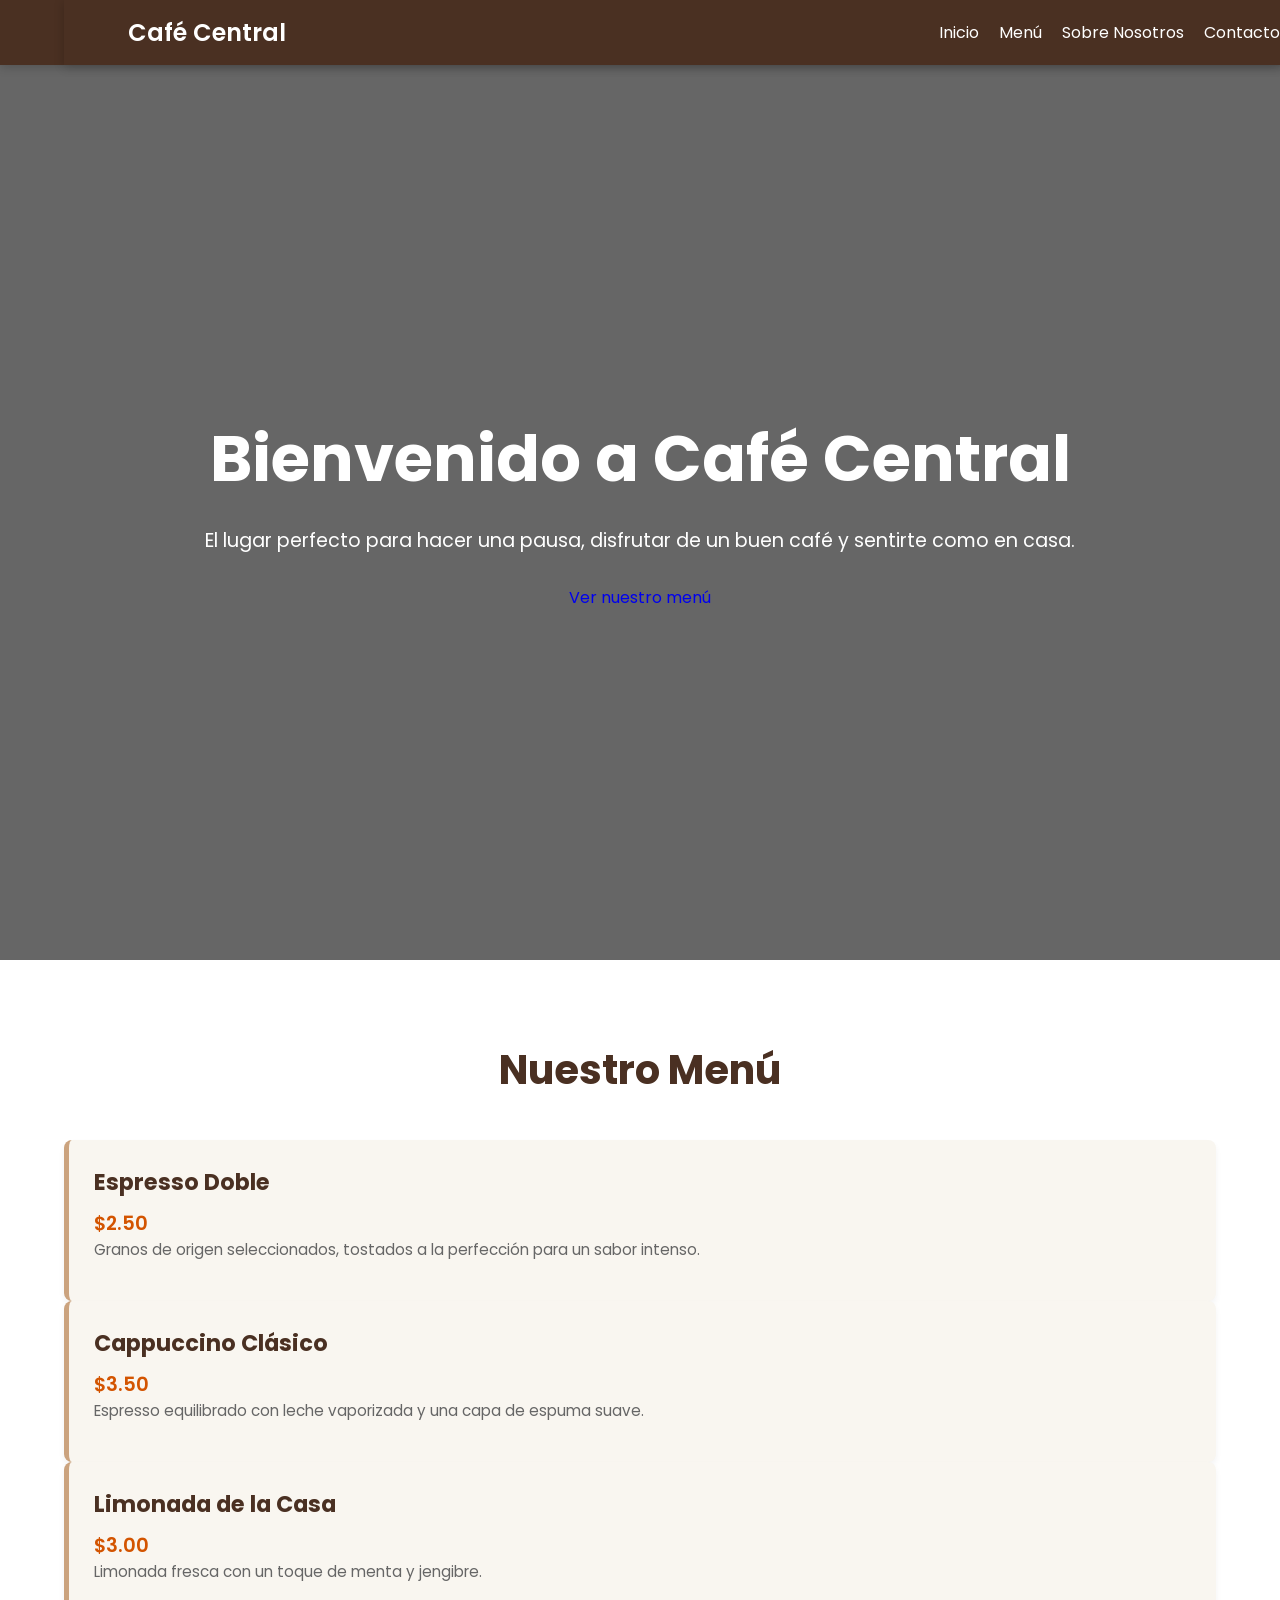
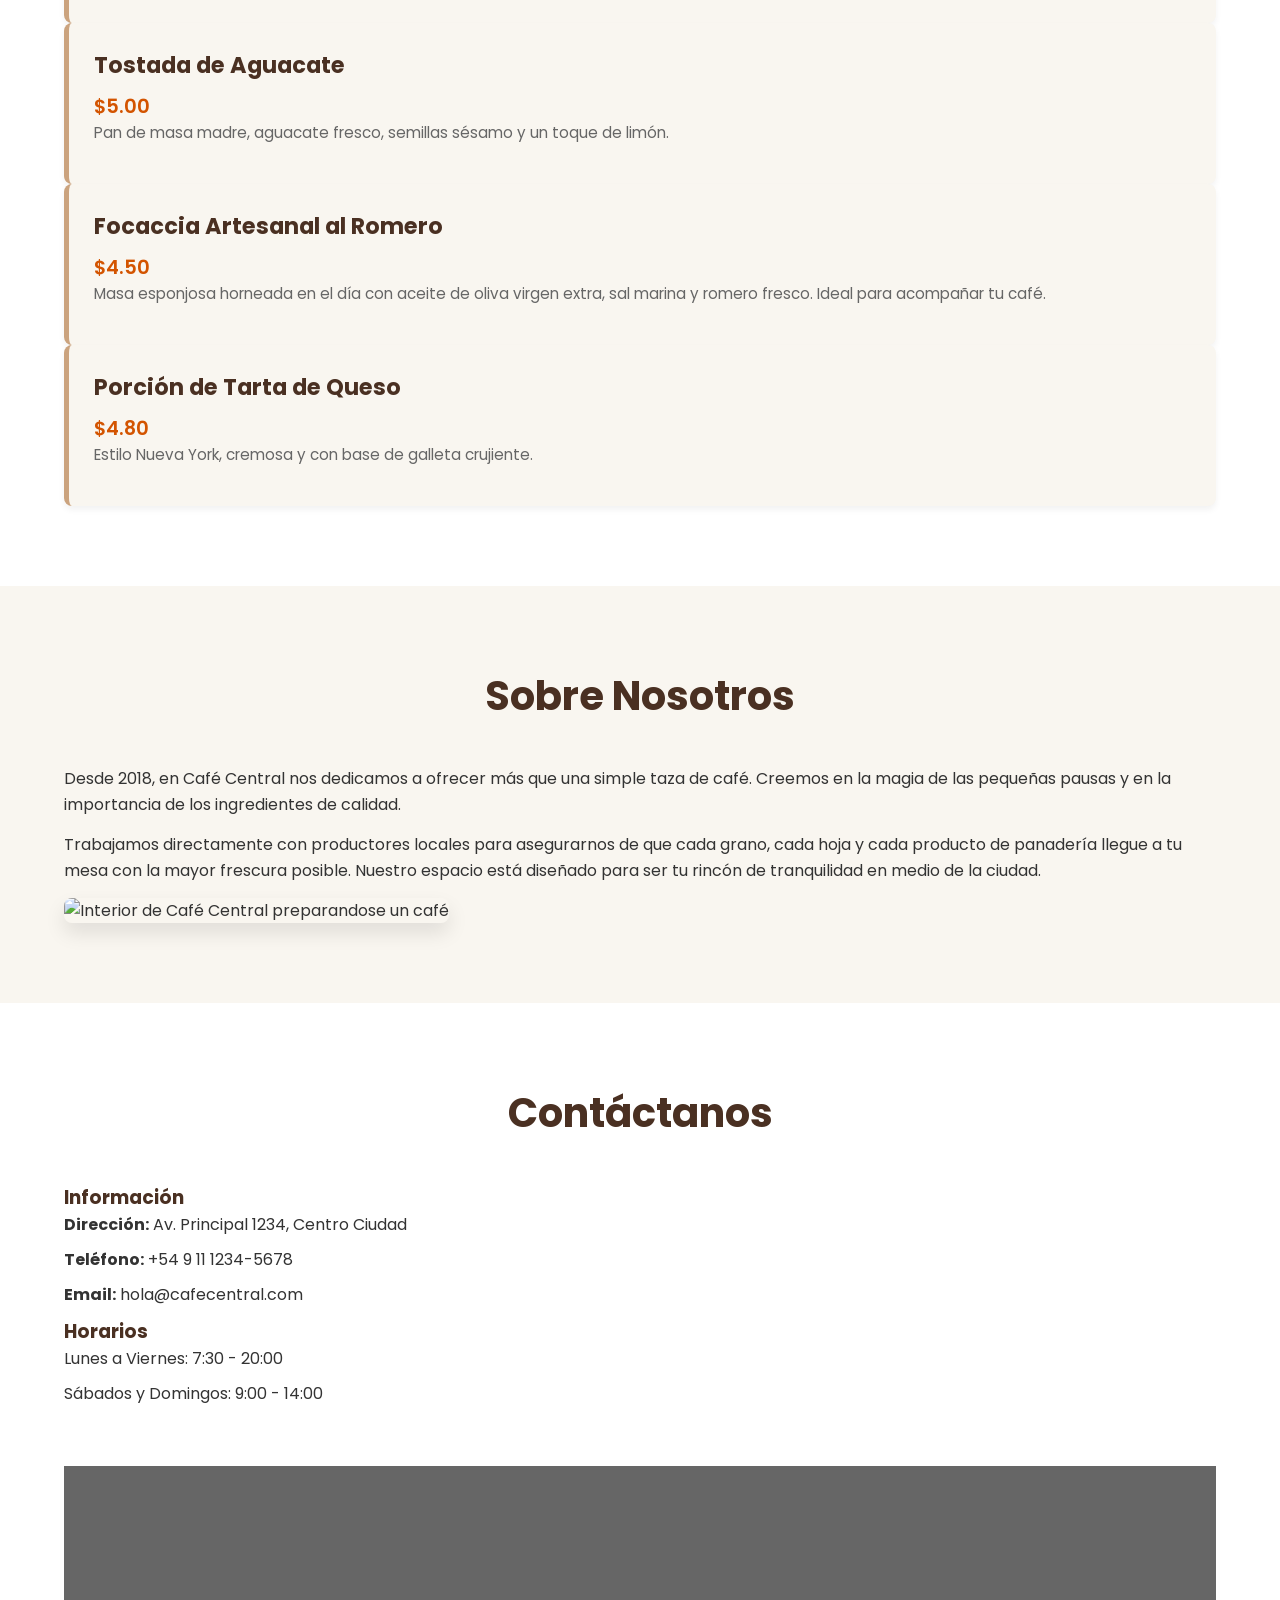
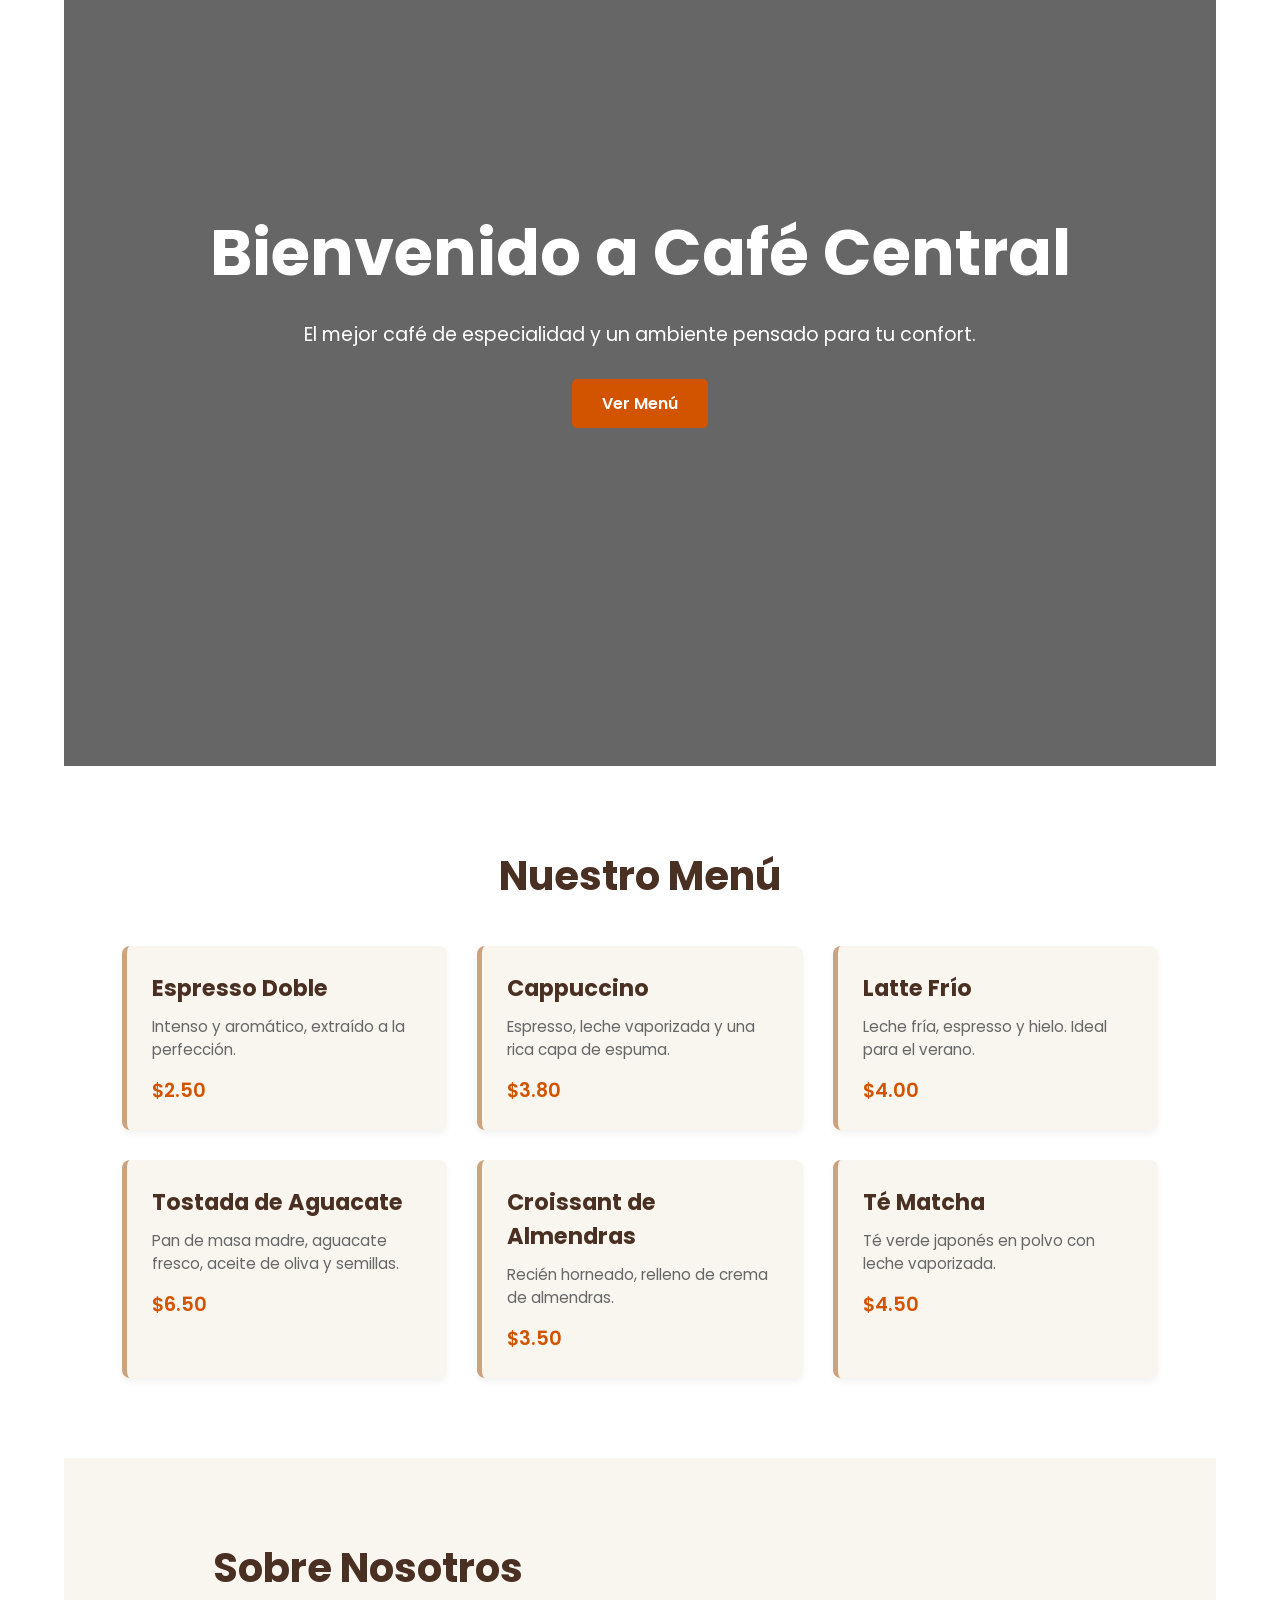
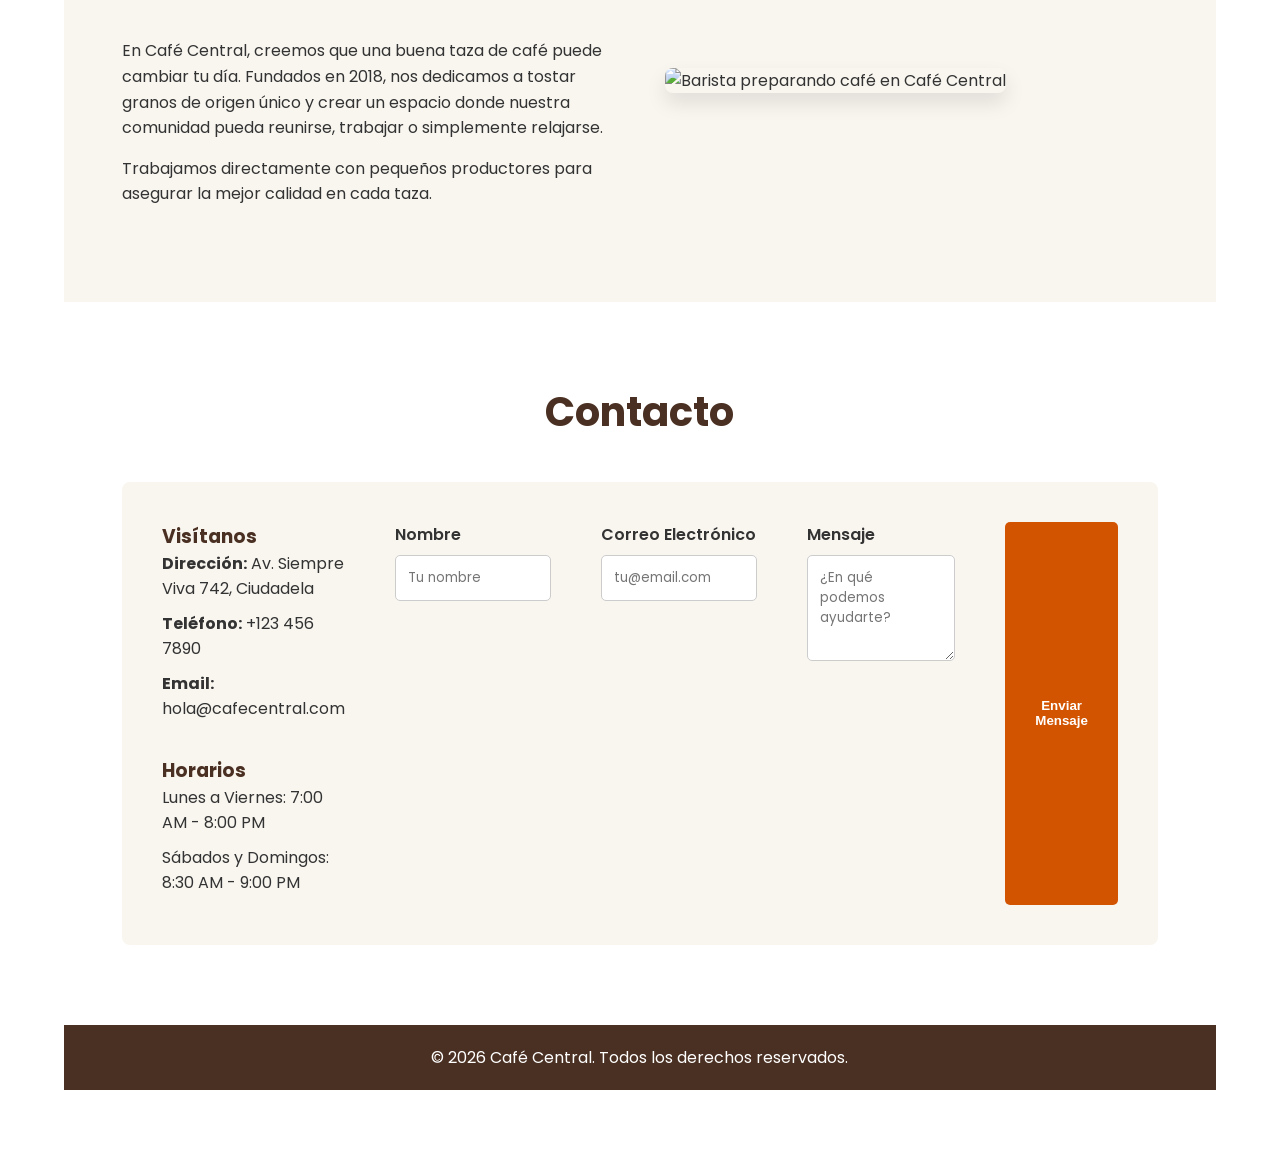
==== Gemini/index.html @ 01dad3ae "Add contenido generado por IA" ====
<!DOCTYPE html>
<html lang="es">
<head>
    <meta charset="UTF-8">
    <meta name="viewport" content="width=device-width, initial-scale=1.0">
    <title>Café Central | Tu refugio diario</title>
    <link rel="stylesheet" href="styles.css">
    <!-- Fuente de Google Fonts para un diseño moderno -->
    <link href="https://fonts.googleapis.com/css2?family=Poppins:wght@300;400;600&family=Playfair+Display:wght@700&display=swap" rel="stylesheet">
</head>
<body>

    <!-- Navegación -->
    <header>
        <nav class="navbar">
            <div class="logo">Café Central</div>
            <ul class="nav-links">
                <li><a href="#inicio">Inicio</a></li>
                <li><a href="#menu">Menú</a></li>
                <li><a href="#nosotros">Nosotros</a></li>
                <li><a href="#contacto">Contacto</a></li>
            </ul>
            <div class="hamburger">
                <div class="line1"></div>
                <div class="line2"></div>
                <div class="line3"></div>
            </div>
        </nav>
    </header>

    <!-- Sección Inicio -->
    <section id="inicio" class="hero">
        <div class="hero-content">
            <h1>Bienvenido a Café Central</h1>
            <p>El lugar perfecto para hacer una pausa, disfrutar de un buen café y sentirte como en casa.</p>
            <a href="#menu" class="cta-button">Ver nuestro menú</a>
        </div>
    </section>

    <!-- Sección Menú -->
    <section id="menu" class="section">
        <div class="container">
            <h2 class="section-title">Nuestro Menú</h2>
            <div class="menu-grid">
                <!-- Bebidas -->
                <article class="menu-item">
                    <div class="menu-item-header">
                        <h3>Espresso Doble</h3>
                        <span class="price">$2.50</span>
                    </div>
                    <p>Granos de origen seleccionados, tostados a la perfección para un sabor intenso.</p>
                </article>
                <article class="menu-item">
                    <div class="menu-item-header">
                        <h3>Cappuccino Clásico</h3>
                        <span class="price">$3.50</span>
                    </div>
                    <p>Espresso equilibrado con leche vaporizada y una capa de espuma suave.</p>
                </article>
                <article class="menu-item">
                    <div class="menu-item-header">
                        <h3>Limonada de la Casa</h3>
                        <span class="price">$3.00</span>
                    </div>
                    <p>Limonada fresca con un toque de menta y jengibre.</p>
                </article>
                <!-- Comidas -->
                <article class="menu-item">
                    <div class="menu-item-header">
                        <h3>Tostada de Aguacate</h3>
                        <span class="price">$5.00</span>
                    </div>
                    <p>Pan de masa madre, aguacate fresco, semillas sésamo y un toque de limón.</p>
                </article>
                <article class="menu-item">
                    <div class="menu-item-header">
                        <h3>Focaccia Artesanal al Romero</h3>
                        <span class="price">$4.50</span>
                    </div>
                    <p>Masa esponjosa horneada en el día con aceite de oliva virgen extra, sal marina y romero fresco. Ideal para acompañar tu café.</p>
                </article>
                <article class="menu-item">
                    <div class="menu-item-header">
                        <h3>Porción de Tarta de Queso</h3>
                        <span class="price">$4.80</span>
                    </div>
                    <p>Estilo Nueva York, cremosa y con base de galleta crujiente.</p>
                </article>
            </div>
        </div>
    </section>

    <!-- Sección Sobre Nosotros -->
    <section id="nosotros" class="section bg-light">
        <div class="container">
            <h2 class="section-title">Sobre Nosotros</h2>
            <div class="about-content">
                <div class="about-text">
                    <p>Desde 2018, en Café Central nos dedicamos a ofrecer más que una simple taza de café. Creemos en la magia de las pequeñas pausas y en la importancia de los ingredientes de calidad.</p>
                    <p>Trabajamos directamente con productores locales para asegurarnos de que cada grano, cada hoja y cada producto de panadería llegue a tu mesa con la mayor frescura posible. Nuestro espacio está diseñado para ser tu rincón de tranquilidad en medio de la ciudad.</p>
                </div>
                <div class="about-image">
                    <img src="https://images.unsplash.com/photo-1554118811-1e0d58224f24?ixlib=rb-4.0.3&auto=format&fit=crop&w=800&q=80" alt="Interior de Café Central preparandose un café" loading="lazy">
                </div>
            </div>
        </div>
    </section>

    <!-- Sección Contacto -->
    <section id="contacto" class="section">
        <div class="container">
            <h2 class="section-title">Contáctanos</h2>
            <div class="contact-wrapper">
                <div class="contact-info">
                    <h3>Información</h3>
                    <p><strong>Dirección:</strong> Av. Principal 1234, Centro Ciudad</p>
                    <p><strong>Teléfono:</strong> +54 9 11 1234-5678</p>
                    <p><strong>Email:</strong> hola@cafecentral.com</p>
                    <div class="hours">
                        <h3>Horarios</h3>
                        <p>Lunes a Viernes: 7:30 - 20:00</p>
                        <p>Sábados y Domingos: 9:00 - 14:00</p>
                    </div>
                </div>
                <div class="contact-form-container">
                    <form id="contactFormPara crear este sitio web de una sola página (Single Page Application - SPA) con navegación suave, utilizaremos HTML5 semántico, CSS3 puro con diseño adaptable (Flexbox/Grid) y JavaScript (Vanilla) para las interacciones.

### Estructura del Proyecto

Crea una carpeta llamada `cafe-central` y dentro de ella crea los siguientes tres archivos:
1. `index.html` (Estructura y contenido)
2. `styles.css` (Diseño y responsividad)
3. `script.js` (Interactividad)

---

### 1. `index.html`
Este archivo contiene la estructura semántica del sitio y enlaza a fuentes de Google e imágenes de Unsplash para los recursos visuales.

```html
<!DOCTYPE html>
<html lang="es">
<head>
    <meta charset="UTF-8">
    <meta name="viewport" content="width=device-width, initial-scale=1.0">
    <title>Café Central | Tu pausa perfecta</title>
    <link href="[https://fonts.googleapis.com/css2?family=Poppins:wght@300;400;600&display=swap](https://fonts.googleapis.com/css2?family=Poppins:wght@300;400;600&display=swap)" rel="stylesheet">
    <link rel="stylesheet" href="styles.css">
</head>
<body>

    <!-- Navegación -->
    <header>
        <nav class="navbar">
            <div class="logo">Café Central</div>
            <ul class="nav-links">
                <li><a href="#inicio">Inicio</a></li>
                <li><a href="#menu">Menú</a></li>
                <li><a href="#nosotros">Sobre Nosotros</a></li>
                <li><a href="#contacto">Contacto</a></li>
            </ul>
            <div class="hamburger">
                <span class="bar"></span>
                <span class="bar"></span>
                <span class="bar"></span>
            </div>
        </nav>
    </header>

    <main>
        <!-- Sección de Inicio -->
        <section id="inicio" class="hero">
            <div class="hero-content">
                <h1>Bienvenido a Café Central</h1>
                <p>El mejor café de especialidad y un ambiente pensado para tu confort.</p>
                <a href="#menu" class="btn">Ver Menú</a>
            </div>
        </section>

        <!-- Sección de Menú -->
        <section id="menu" class="section">
            <div class="container">
                <h2 class="section-title">Nuestro Menú</h2>
                <div class="grid-menu">
                    <!-- Item 1 -->
                    <article class="menu-item">
                        <h3>Espresso Doble</h3>
                        <p>Intenso y aromático, extraído a la perfección.</p>
                        <span class="price">$2.50</span>
                    </article>
                    <!-- Item 2 -->
                    <article class="menu-item">
                        <h3>Cappuccino</h3>
                        <p>Espresso, leche vaporizada y una rica capa de espuma.</p>
                        <span class="price">$3.80</span>
                    </article>
                    <!-- Item 3 -->
                    <article class="menu-item">
                        <h3>Latte Frío</h3>
                        <p>Leche fría, espresso y hielo. Ideal para el verano.</p>
                        <span class="price">$4.00</span>
                    </article>
                    <!-- Item 4 -->
                    <article class="menu-item">
                        <h3>Tostada de Aguacate</h3>
                        <p>Pan de masa madre, aguacate fresco, aceite de oliva y semillas.</p>
                        <span class="price">$6.50</span>
                    </article>
                    <!-- Item 5 -->
                    <article class="menu-item">
                        <h3>Croissant de Almendras</h3>
                        <p>Recién horneado, relleno de crema de almendras.</p>
                        <span class="price">$3.50</span>
                    </article>
                    <!-- Item 6 -->
                    <article class="menu-item">
                        <h3>Té Matcha</h3>
                        <p>Té verde japonés en polvo con leche vaporizada.</p>
                        <span class="price">$4.50</span>
                    </article>
                </div>
            </div>
        </section>

        <!-- Sección Sobre Nosotros -->
        <section id="nosotros" class="section bg-light">
            <div class="container about-container">
                <div class="about-text">
                    <h2 class="section-title">Sobre Nosotros</h2>
                    <p>En Café Central, creemos que una buena taza de café puede cambiar tu día. Fundados en 2018, nos dedicamos a tostar granos de origen único y crear un espacio donde nuestra comunidad pueda reunirse, trabajar o simplemente relajarse.</p>
                    <p>Trabajamos directamente con pequeños productores para asegurar la mejor calidad en cada taza.</p>
                </div>
                <div class="about-image">
                    <img src="[https://images.unsplash.com/photo-1554118811-1e0d58224f24?ixlib=rb-1.2.1&auto=format&fit=crop&w=800&q=80](https://images.unsplash.com/photo-1554118811-1e0d58224f24?ixlib=rb-1.2.1&auto=format&fit=crop&w=800&q=80)" alt="Barista preparando café en Café Central">
                </div>
            </div>
        </section>

        <!-- Sección Contacto -->
        <section id="contacto" class="section">
            <div class="container">
                <h2 class="section-title">Contacto</h2>
                <div class="contact-container">
                    <div class="contact-info">
                        <h3>Visítanos</h3>
                        <p><strong>Dirección:</strong> Av. Siempre Viva 742, Ciudadela</p>
                        <p><strong>Teléfono:</strong> +123 456 7890</p>
                        <p><strong>Email:</strong> hola@cafecentral.com</p>
                        <br>
                        <h3>Horarios</h3>
                        <p>Lunes a Viernes: 7:00 AM - 8:00 PM</p>
                        <p>Sábados y Domingos: 8:30 AM - 9:00 PM</p>
                    </div>
                    
                    <form id="contact-form" class="contact-form">
                        <div class="input-group">
                            <label for="nombre">Nombre</label>
                            <input type="text" id="nombre" required placeholder="Tu nombre">
                        </div>
                        <div class="input-group">
                            <label for="email">Correo Electrónico</label>
                            <input type="email" id="email" required placeholder="tu@email.com">
                        </div>
                        <div class="input-group">
                            <label for="mensaje">Mensaje</label>
                            <textarea id="mensaje" rows="4" required placeholder="¿En qué podemos ayudarte?"></textarea>
                        </div>
                        <button type="submit" class="btn">Enviar Mensaje</button>
                    </form>
                </div>
            </div>
        </section>
    </main>

    <!-- Pie de página -->
    <footer>
        <div class="container">
            <p>&copy; 2026 Café Central. Todos los derechos reservados.</p>
        </div>
    </footer>

    <script src="script.js"></script>
</body>
</html>
---- Gemini/styles.css ----
/* Variables y Reseteo */
:root {
    --primary-color: #4A3022; /* Marrón café oscuro */
    --secondary-color: #CBA37E; /* Crema/Marrón claro */
    --accent-color: #D35400; /* Naranja acento */
    --bg-light: #F9F6F0;
    --text-dark: #333333;
    --text-light: #FFFFFF;
}

* {
    margin: 0;
    padding: 0;
    box-sizing: border-box;
}

html {
    scroll-behavior: smooth;
    font-family: 'Poppins', sans-serif;
    color: var(--text-dark);
}

body {
    background-color: #FFFFFF;
}

/* Tipografía general */
h1, h2, h3 { color: var(--primary-color); }
a { text-decoration: none; }
ul { list-style: none; }

.container {
    width: 90%;
    max-width: 1200px;
    margin: 0 auto;
}

.section { padding: 80px 0; }
.section-title {
    text-align: center;
    font-size: 2.5rem;
    margin-bottom: 40px;
}
.bg-light { background-color: var(--bg-light); }

/* Botones */
.btn {
    display: inline-block;
    background-color: var(--accent-color);
    color: var(--text-light);
    padding: 12px 30px;
    border: none;
    border-radius: 5px;
    font-weight: 600;
    cursor: pointer;
    transition: background 0.3s ease;
}
.btn:hover { background-color: #a84300; }

/* Navegación */
header {
    background-color: var(--primary-color);
    position: fixed;
    width: 100%;
    top: 0;
    z-index: 1000;
    box-shadow: 0 2px 10px rgba(0,0,0,0.2);
}

.navbar {
    display: flex;
    justify-content: space-between;
    align-items: center;
    padding: 15px 5%;
}

.logo {
    color: var(--text-light);
    font-size: 1.5rem;
    font-weight: 600;
}

.nav-links { display: flex; }
.nav-links li { margin-left: 20px; }
.nav-links a {
    color: var(--text-light);
    transition: color 0.3s ease;
}
.nav-links a:hover { color: var(--secondary-color); }

/* Menú Hamburguesa (Móvil) */
.hamburger {
    display: none;
    cursor: pointer;
}
.bar {
    display: block;
    width: 25px;
    height: 3px;
    margin: 5px auto;
    transition: all 0.3s ease;
    background-color: var(--text-light);
}

/* Inicio (Hero Section) */
.hero {
    height: 100vh;
    background: linear-gradient(rgba(0, 0, 0, 0.6), rgba(0, 0, 0, 0.6)), 
                url('[https://images.unsplash.com/photo-1497935586351-b67a49e012bf?ixlib=rb-1.2.1&auto=format&fit=crop&w=1920&q=80](https://images.unsplash.com/photo-1497935586351-b67a49e012bf?ixlib=rb-1.2.1&auto=format&fit=crop&w=1920&q=80)') center/cover;
    display: flex;
    align-items: center;
    justify-content: center;
    text-align: center;
    color: var(--text-light);
    margin-top: 60px; /* Compensa la barra fija */
}
.hero-content h1 {
    font-size: 4rem;
    color: var(--text-light);
    margin-bottom: 20px;
}
.hero-content p {
    font-size: 1.2rem;
    margin-bottom: 30px;
}

/* Menú (Grid) */
.grid-menu {
    display: grid;
    grid-template-columns: repeat(auto-fit, minmax(300px, 1fr));
    gap: 30px;
}
.menu-item {
    background-color: var(--bg-light);
    padding: 25px;
    border-radius: 8px;
    border-left: 5px solid var(--secondary-color);
    box-shadow: 0 4px 6px rgba(0,0,0,0.05);
    transition: transform 0.3s ease;
}
.menu-item:hover { transform: translateY(-5px); }
.menu-item h3 { font-size: 1.4rem; margin-bottom: 10px; }
.menu-item p { color: #666; margin-bottom: 15px; font-size: 0.95rem;}
.price {
    font-size: 1.2rem;
    font-weight: 600;
    color: var(--accent-color);
}

/* Sobre Nosotros */
.about-container {
    display: flex;
    align-items: center;
    gap: 50px;
}
.about-text { flex: 1; }
.about-text p { margin-bottom: 15px; line-height: 1.6; }
.about-image { flex: 1; }
.about-image img {
    width: 100%;
    border-radius: 8px;
    box-shadow: 0 10px 20px rgba(0,0,0,0.1);
}

/* Contacto */
.contact-container {
    display: flex;
    gap: 50px;
    background-color: var(--bg-light);
    padding: 40px;
    border-radius: 8px;
}
.contact-info { flex: 1; }
.contact-info p { margin-bottom: 10px; }
.contact-form { flex: 1; display: flex; flex-direction: column; }
.input-group { margin-bottom: 20px; }
.input-group label {
    display: block;
    margin-bottom: 8px;
    font-weight: 600;
}
.input-group input, .input-group textarea {
    width: 100%;
    padding: 12px;
    border: 1px solid #ccc;
    border-radius: 5px;
    font-family: inherit;
}
.input-group input:focus, .input-group textarea:focus {
    outline: none;
    border-color: var(--secondary-color);
}

/* Footer */
footer {
    background-color: var(--primary-color);
    color: var(--text-light);
    text-align: center;
    padding: 20px 0;
}

/* Diseño Responsivo (Móviles y Tablets) */
@media (max-width: 768px) {
    .hamburger { display: block; }
    
    .nav-links {
        position: fixed;
        left: -100%;
        top: 60px;
        flex-direction: column;
        background-color: var(--primary-color);
        width: 100%;
        text-align: center;
        transition: 0.3s;
        box-shadow: 0 10px 27px rgba(0,0,0,0.1);
    }
    
    .nav-links.active { left: 0; }
    .nav-links li { margin: 25px 0; }
    
    .hamburger.active .bar:nth-child(2) { opacity: 0; }
    .hamburger.active .bar:nth-child(1) { transform: translateY(8px) rotate(45deg); }
    .hamburger.active .bar:nth-child(3) { transform: translateY(-8px) rotate(-45deg); }

    .about-container, .contact-container { flex-direction: column; }
    .hero-content h1 { font-size: 2.5rem; }
}
---- Gemini/styles.css ----
/* Variables y Reseteo */
:root {
    --primary-color: #4A3022; /* Marrón café oscuro */
    --secondary-color: #CBA37E; /* Crema/Marrón claro */
    --accent-color: #D35400; /* Naranja acento */
    --bg-light: #F9F6F0;
    --text-dark: #333333;
    --text-light: #FFFFFF;
}

* {
    margin: 0;
    padding: 0;
    box-sizing: border-box;
}

html {
    scroll-behavior: smooth;
    font-family: 'Poppins', sans-serif;
    color: var(--text-dark);
}

body {
    background-color: #FFFFFF;
}

/* Tipografía general */
h1, h2, h3 { color: var(--primary-color); }
a { text-decoration: none; }
ul { list-style: none; }

.container {
    width: 90%;
    max-width: 1200px;
    margin: 0 auto;
}

.section { padding: 80px 0; }
.section-title {
    text-align: center;
    font-size: 2.5rem;
    margin-bottom: 40px;
}
.bg-light { background-color: var(--bg-light); }

/* Botones */
.btn {
    display: inline-block;
    background-color: var(--accent-color);
    color: var(--text-light);
    padding: 12px 30px;
    border: none;
    border-radius: 5px;
    font-weight: 600;
    cursor: pointer;
    transition: background 0.3s ease;
}
.btn:hover { background-color: #a84300; }

/* Navegación */
header {
    background-color: var(--primary-color);
    position: fixed;
    width: 100%;
    top: 0;
    z-index: 1000;
    box-shadow: 0 2px 10px rgba(0,0,0,0.2);
}

.navbar {
    display: flex;
    justify-content: space-between;
    align-items: center;
    padding: 15px 5%;
}

.logo {
    color: var(--text-light);
    font-size: 1.5rem;
    font-weight: 600;
}

.nav-links { display: flex; }
.nav-links li { margin-left: 20px; }
.nav-links a {
    color: var(--text-light);
    transition: color 0.3s ease;
}
.nav-links a:hover { color: var(--secondary-color); }

/* Menú Hamburguesa (Móvil) */
.hamburger {
    display: none;
    cursor: pointer;
}
.bar {
    display: block;
    width: 25px;
    height: 3px;
    margin: 5px auto;
    transition: all 0.3s ease;
    background-color: var(--text-light);
}

/* Inicio (Hero Section) */
.hero {
    height: 100vh;
    background: linear-gradient(rgba(0, 0, 0, 0.6), rgba(0, 0, 0, 0.6)), 
                url('[https://images.unsplash.com/photo-1497935586351-b67a49e012bf?ixlib=rb-1.2.1&auto=format&fit=crop&w=1920&q=80](https://images.unsplash.com/photo-1497935586351-b67a49e012bf?ixlib=rb-1.2.1&auto=format&fit=crop&w=1920&q=80)') center/cover;
    display: flex;
    align-items: center;
    justify-content: center;
    text-align: center;
    color: var(--text-light);
    margin-top: 60px; /* Compensa la barra fija */
}
.hero-content h1 {
    font-size: 4rem;
    color: var(--text-light);
    margin-bottom: 20px;
}
.hero-content p {
    font-size: 1.2rem;
    margin-bottom: 30px;
}

/* Menú (Grid) */
.grid-menu {
    display: grid;
    grid-template-columns: repeat(auto-fit, minmax(300px, 1fr));
    gap: 30px;
}
.menu-item {
    background-color: var(--bg-light);
    padding: 25px;
    border-radius: 8px;
    border-left: 5px solid var(--secondary-color);
    box-shadow: 0 4px 6px rgba(0,0,0,0.05);
    transition: transform 0.3s ease;
}
.menu-item:hover { transform: translateY(-5px); }
.menu-item h3 { font-size: 1.4rem; margin-bottom: 10px; }
.menu-item p { color: #666; margin-bottom: 15px; font-size: 0.95rem;}
.price {
    font-size: 1.2rem;
    font-weight: 600;
    color: var(--accent-color);
}

/* Sobre Nosotros */
.about-container {
    display: flex;
    align-items: center;
    gap: 50px;
}
.about-text { flex: 1; }
.about-text p { margin-bottom: 15px; line-height: 1.6; }
.about-image { flex: 1; }
.about-image img {
    width: 100%;
    border-radius: 8px;
    box-shadow: 0 10px 20px rgba(0,0,0,0.1);
}

/* Contacto */
.contact-container {
    display: flex;
    gap: 50px;
    background-color: var(--bg-light);
    padding: 40px;
    border-radius: 8px;
}
.contact-info { flex: 1; }
.contact-info p { margin-bottom: 10px; }
.contact-form { flex: 1; display: flex; flex-direction: column; }
.input-group { margin-bottom: 20px; }
.input-group label {
    display: block;
    margin-bottom: 8px;
    font-weight: 600;
}
.input-group input, .input-group textarea {
    width: 100%;
    padding: 12px;
    border: 1px solid #ccc;
    border-radius: 5px;
    font-family: inherit;
}
.input-group input:focus, .input-group textarea:focus {
    outline: none;
    border-color: var(--secondary-color);
}

/* Footer */
footer {
    background-color: var(--primary-color);
    color: var(--text-light);
    text-align: center;
    padding: 20px 0;
}

/* Diseño Responsivo (Móviles y Tablets) */
@media (max-width: 768px) {
    .hamburger { display: block; }
    
    .nav-links {
        position: fixed;
        left: -100%;
        top: 60px;
        flex-direction: column;
        background-color: var(--primary-color);
        width: 100%;
        text-align: center;
        transition: 0.3s;
        box-shadow: 0 10px 27px rgba(0,0,0,0.1);
    }
    
    .nav-links.active { left: 0; }
    .nav-links li { margin: 25px 0; }
    
    .hamburger.active .bar:nth-child(2) { opacity: 0; }
    .hamburger.active .bar:nth-child(1) { transform: translateY(8px) rotate(45deg); }
    .hamburger.active .bar:nth-child(3) { transform: translateY(-8px) rotate(-45deg); }

    .about-container, .contact-container { flex-direction: column; }
    .hero-content h1 { font-size: 2.5rem; }
}
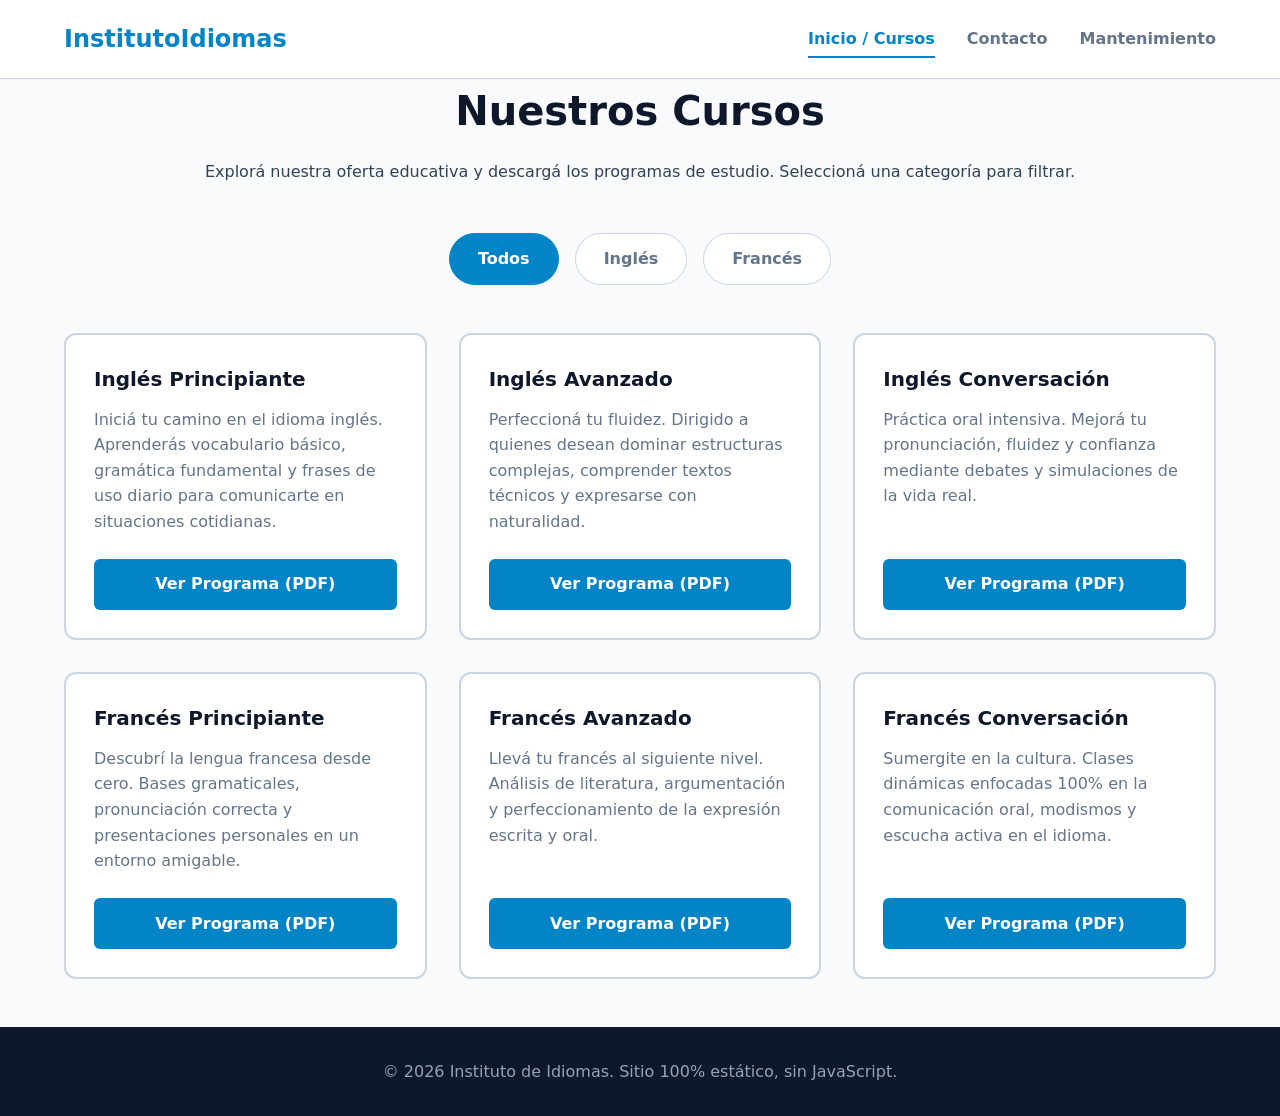
==== commit d709a62e: "Add paginas generadas por IA" ====
--- a/Gemini/index.html
+++ b/Gemini/index.html
@@ -3,282 +3,92 @@
 <head>
     <meta charset="UTF-8">
     <meta name="viewport" content="width=device-width, initial-scale=1.0">
-    <title>Café Central | Tu refugio diario</title>
-    <link rel="stylesheet" href="styles.css">
-    <!-- Fuente de Google Fonts para un diseño moderno -->
-    <link href="https://fonts.googleapis.com/css2?family=Poppins:wght@300;400;600&family=Playfair+Display:wght@700&display=swap" rel="stylesheet">
+    <title>Catálogo de Cursos | Instituto de Idiomas</title>
+    <link rel="stylesheet" href="estilosIA.css">
 </head>
 <body>
-
-    <!-- Navegación -->
-    <header>
-        <nav class="navbar">
-            <div class="logo">Café Central</div>
-            <ul class="nav-links">
-                <li><a href="#inicio">Inicio</a></li>
-                <li><a href="#menu">Menú</a></li>
-                <li><a href="#nosotros">Nosotros</a></li>
-                <li><a href="#contacto">Contacto</a></li>
-            </ul>
-            <div class="hamburger">
-                <div class="line1"></div>
-                <div class="line2"></div>
-                <div class="line3"></div>
-            </div>
-        </nav>
+    <header class="encabezado">
+        <div class="contenedor header-contenido">
+            <a href="index.html" class="logo">InstitutoIdiomas</a>
+            <nav class="navegacion-principal" aria-label="Navegación principal">
+                <ul>
+                    <li><a href="index.html" class="activo" aria-current="page">Inicio / Cursos</a></li>
+                    <li><a href="contacto.html">Contacto</a></li>
+                    <li><a href="mantenimiento.html">Mantenimiento</a></li>
+                </ul>
+            </nav>
+        </div>
     </header>
 
-    <!-- Sección Inicio -->
-    <section id="inicio" class="hero">
-        <div class="hero-content">
-            <h1>Bienvenido a Café Central</h1>
-            <p>El lugar perfecto para hacer una pausa, disfrutar de un buen café y sentirte como en casa.</p>
-            <a href="#menu" class="cta-button">Ver nuestro menú</a>
-        </div>
-    </section>
-
-    <!-- Sección Menú -->
-    <section id="menu" class="section">
-        <div class="container">
-            <h2 class="section-title">Nuestro Menú</h2>
-            <div class="menu-grid">
-                <!-- Bebidas -->
-                <article class="menu-item">
-                    <div class="menu-item-header">
-                        <h3>Espresso Doble</h3>
-                        <span class="price">$2.50</span>
-                    </div>
-                    <p>Granos de origen seleccionados, tostados a la perfección para un sabor intenso.</p>
-                </article>
-                <article class="menu-item">
-                    <div class="menu-item-header">
-                        <h3>Cappuccino Clásico</h3>
-                        <span class="price">$3.50</span>
-                    </div>
-                    <p>Espresso equilibrado con leche vaporizada y una capa de espuma suave.</p>
-                </article>
-                <article class="menu-item">
-                    <div class="menu-item-header">
-                        <h3>Limonada de la Casa</h3>
-                        <span class="price">$3.00</span>
-                    </div>
-                    <p>Limonada fresca con un toque de menta y jengibre.</p>
-                </article>
-                <!-- Comidas -->
-                <article class="menu-item">
-                    <div class="menu-item-header">
-                        <h3>Tostada de Aguacate</h3>
-                        <span class="price">$5.00</span>
-                    </div>
-                    <p>Pan de masa madre, aguacate fresco, semillas sésamo y un toque de limón.</p>
-                </article>
-                <article class="menu-item">
-                    <div class="menu-item-header">
-                        <h3>Focaccia Artesanal al Romero</h3>
-                        <span class="price">$4.50</span>
-                    </div>
-                    <p>Masa esponjosa horneada en el día con aceite de oliva virgen extra, sal marina y romero fresco. Ideal para acompañar tu café.</p>
-                </article>
-                <article class="menu-item">
-                    <div class="menu-item-header">
-                        <h3>Porción de Tarta de Queso</h3>
-                        <span class="price">$4.80</span>
-                    </div>
-                    <p>Estilo Nueva York, cremosa y con base de galleta crujiente.</p>
-                </article>
-            </div>
-        </div>
-    </section>
-
-    <!-- Sección Sobre Nosotros -->
-    <section id="nosotros" class="section bg-light">
-        <div class="container">
-            <h2 class="section-title">Sobre Nosotros</h2>
-            <div class="about-content">
-                <div class="about-text">
-                    <p>Desde 2018, en Café Central nos dedicamos a ofrecer más que una simple taza de café. Creemos en la magia de las pequeñas pausas y en la importancia de los ingredientes de calidad.</p>
-                    <p>Trabajamos directamente con productores locales para asegurarnos de que cada grano, cada hoja y cada producto de panadería llegue a tu mesa con la mayor frescura posible. Nuestro espacio está diseñado para ser tu rincón de tranquilidad en medio de la ciudad.</p>
-                </div>
-                <div class="about-image">
-                    <img src="https://images.unsplash.com/photo-1554118811-1e0d58224f24?ixlib=rb-4.0.3&auto=format&fit=crop&w=800&q=80" alt="Interior de Café Central preparandose un café" loading="lazy">
-                </div>
-            </div>
-        </div>
-    </section>
-
-    <!-- Sección Contacto -->
-    <section id="contacto" class="section">
-        <div class="container">
-            <h2 class="section-title">Contáctanos</h2>
-            <div class="contact-wrapper">
-                <div class="contact-info">
-                    <h3>Información</h3>
-                    <p><strong>Dirección:</strong> Av. Principal 1234, Centro Ciudad</p>
-                    <p><strong>Teléfono:</strong> +54 9 11 1234-5678</p>
-                    <p><strong>Email:</strong> hola@cafecentral.com</p>
-                    <div class="hours">
-                        <h3>Horarios</h3>
-                        <p>Lunes a Viernes: 7:30 - 20:00</p>
-                        <p>Sábados y Domingos: 9:00 - 14:00</p>
-                    </div>
-                </div>
-                <div class="contact-form-container">
-                    <form id="contactFormPara crear este sitio web de una sola página (Single Page Application - SPA) con navegación suave, utilizaremos HTML5 semántico, CSS3 puro con diseño adaptable (Flexbox/Grid) y JavaScript (Vanilla) para las interacciones.
-
-### Estructura del Proyecto
-
-Crea una carpeta llamada `cafe-central` y dentro de ella crea los siguientes tres archivos:
-1. `index.html` (Estructura y contenido)
-2. `styles.css` (Diseño y responsividad)
-3. `script.js` (Interactividad)
-
----
-
-### 1. `index.html`
-Este archivo contiene la estructura semántica del sitio y enlaza a fuentes de Google e imágenes de Unsplash para los recursos visuales.
-
-```html
-<!DOCTYPE html>
-<html lang="es">
-<head>
-    <meta charset="UTF-8">
-    <meta name="viewport" content="width=device-width, initial-scale=1.0">
-    <title>Café Central | Tu pausa perfecta</title>
-    <link href="[https://fonts.googleapis.com/css2?family=Poppins:wght@300;400;600&display=swap](https://fonts.googleapis.com/css2?family=Poppins:wght@300;400;600&display=swap)" rel="stylesheet">
-    <link rel="stylesheet" href="styles.css">
-</head>
-<body>
-
-    <!-- Navegación -->
-    <header>
-        <nav class="navbar">
-            <div class="logo">Café Central</div>
-            <ul class="nav-links">
-                <li><a href="#inicio">Inicio</a></li>
-                <li><a href="#menu">Menú</a></li>
-                <li><a href="#nosotros">Sobre Nosotros</a></li>
-                <li><a href="#contacto">Contacto</a></li>
-            </ul>
-            <div class="hamburger">
-                <span class="bar"></span>
-                <span class="bar"></span>
-                <span class="bar"></span>
-            </div>
-        </nav>
-    </header>
-
-    <main>
-        <!-- Sección de Inicio -->
-        <section id="inicio" class="hero">
-            <div class="hero-content">
-                <h1>Bienvenido a Café Central</h1>
-                <p>El mejor café de especialidad y un ambiente pensado para tu confort.</p>
-                <a href="#menu" class="btn">Ver Menú</a>
-            </div>
+    <main class="contenedor">
+        <section class="hero">
+            <h1>Nuestros Cursos</h1>
+            <p>Explorá nuestra oferta educativa y descargá los programas de estudio. Seleccioná una categoría para filtrar.</p>
         </section>
 
-        <!-- Sección de Menú -->
-        <section id="menu" class="section">
-            <div class="container">
-                <h2 class="section-title">Nuestro Menú</h2>
-                <div class="grid-menu">
-                    <!-- Item 1 -->
-                    <article class="menu-item">
-                        <h3>Espresso Doble</h3>
-                        <p>Intenso y aromático, extraído a la perfección.</p>
-                        <span class="price">$2.50</span>
+        <section class="seccion-catalogo" aria-labelledby="titulo-catalogo">
+            <h2 id="titulo-catalogo" class="sr-only">Catálogo de cursos disponibles</h2>
+
+            <div class="filtro-css-puro">
+                <!-- Radios ocultos para la lógica de filtrado CSS -->
+                <input type="radio" id="filtro-todos" name="categoria" checked class="sr-only">
+                <label for="filtro-todos" class="btn-filtro">Todos</label>
+
+                <input type="radio" id="filtro-ingles" name="categoria" class="sr-only">
+                <label for="filtro-ingles" class="btn-filtro">Inglés</label>
+
+                <input type="radio" id="filtro-frances" name="categoria" class="sr-only">
+                <label for="filtro-frances" class="btn-filtro">Francés</label>
+
+                <!-- Contenedor del catálogo -->
+                <div class="catalogo-cursos">
+                    
+                    <!-- INGLÉS -->
+                    <article class="tarjeta-curso cat-ingles">
+                        <h3 class="curso-titulo">Inglés Principiante</h3>
+                        <p class="curso-descripcion">Iniciá tu camino en el idioma inglés. Aprenderás vocabulario básico, gramática fundamental y frases de uso diario para comunicarte en situaciones cotidianas.</p>
+                        <a href="programas/ingles-principiante.pdf" class="btn-descarga" target="_blank">Ver Programa (PDF)</a>
                     </article>
-                    <!-- Item 2 -->
-                    <article class="menu-item">
-                        <h3>Cappuccino</h3>
-                        <p>Espresso, leche vaporizada y una rica capa de espuma.</p>
-                        <span class="price">$3.80</span>
+                    
+                    <article class="tarjeta-curso cat-ingles">
+                        <h3 class="curso-titulo">Inglés Avanzado</h3>
+                        <p class="curso-descripcion">Perfeccioná tu fluidez. Dirigido a quienes desean dominar estructuras complejas, comprender textos técnicos y expresarse con naturalidad.</p>
+                        <a href="programas/ingles-avanzado.pdf" class="btn-descarga" target="_blank">Ver Programa (PDF)</a>
                     </article>
-                    <!-- Item 3 -->
-                    <article class="menu-item">
-                        <h3>Latte Frío</h3>
-                        <p>Leche fría, espresso y hielo. Ideal para el verano.</p>
-                        <span class="price">$4.00</span>
+
+                    <article class="tarjeta-curso cat-ingles">
+                        <h3 class="curso-titulo">Inglés Conversación</h3>
+                        <p class="curso-descripcion">Práctica oral intensiva. Mejorá tu pronunciación, fluidez y confianza mediante debates y simulaciones de la vida real.</p>
+                        <a href="programas/ingles-conversacion.pdf" class="btn-descarga" target="_blank">Ver Programa (PDF)</a>
                     </article>
-                    <!-- Item 4 -->
-                    <article class="menu-item">
-                        <h3>Tostada de Aguacate</h3>
-                        <p>Pan de masa madre, aguacate fresco, aceite de oliva y semillas.</p>
-                        <span class="price">$6.50</span>
+
+                    <!-- FRANCÉS -->
+                    <article class="tarjeta-curso cat-frances">
+                        <h3 class="curso-titulo">Francés Principiante</h3>
+                        <p class="curso-descripcion">Descubrí la lengua francesa desde cero. Bases gramaticales, pronunciación correcta y presentaciones personales en un entorno amigable.</p>
+                        <a href="programas/frances-principiante.pdf" class="btn-descarga" target="_blank">Ver Programa (PDF)</a>
                     </article>
-                    <!-- Item 5 -->
-                    <article class="menu-item">
-                        <h3>Croissant de Almendras</h3>
-                        <p>Recién horneado, relleno de crema de almendras.</p>
-                        <span class="price">$3.50</span>
+
+                    <article class="tarjeta-curso cat-frances">
+                        <h3 class="curso-titulo">Francés Avanzado</h3>
+                        <p class="curso-descripcion">Llevá tu francés al siguiente nivel. Análisis de literatura, argumentación y perfeccionamiento de la expresión escrita y oral.</p>
+                        <a href="programas/frances-avanzado.pdf" class="btn-descarga" target="_blank">Ver Programa (PDF)</a>
                     </article>
-                    <!-- Item 6 -->
-                    <article class="menu-item">
-                        <h3>Té Matcha</h3>
-                        <p>Té verde japonés en polvo con leche vaporizada.</p>
-                        <span class="price">$4.50</span>
+
+                    <article class="tarjeta-curso cat-frances">
+                        <h3 class="curso-titulo">Francés Conversación</h3>
+                        <p class="curso-descripcion">Sumergite en la cultura. Clases dinámicas enfocadas 100% en la comunicación oral, modismos y escucha activa en el idioma.</p>
+                        <a href="programas/frances-conversacion.pdf" class="btn-descarga" target="_blank">Ver Programa (PDF)</a>
                     </article>
-                </div>
-            </div>
-        </section>
-
-        <!-- Sección Sobre Nosotros -->
-        <section id="nosotros" class="section bg-light">
-            <div class="container about-container">
-                <div class="about-text">
-                    <h2 class="section-title">Sobre Nosotros</h2>
-                    <p>En Café Central, creemos que una buena taza de café puede cambiar tu día. Fundados en 2018, nos dedicamos a tostar granos de origen único y crear un espacio donde nuestra comunidad pueda reunirse, trabajar o simplemente relajarse.</p>
-                    <p>Trabajamos directamente con pequeños productores para asegurar la mejor calidad en cada taza.</p>
-                </div>
-                <div class="about-image">
-                    <img src="[https://images.unsplash.com/photo-1554118811-1e0d58224f24?ixlib=rb-1.2.1&auto=format&fit=crop&w=800&q=80](https://images.unsplash.com/photo-1554118811-1e0d58224f24?ixlib=rb-1.2.1&auto=format&fit=crop&w=800&q=80)" alt="Barista preparando café en Café Central">
-                </div>
-            </div>
-        </section>
-
-        <!-- Sección Contacto -->
-        <section id="contacto" class="section">
-            <div class="container">
-                <h2 class="section-title">Contacto</h2>
-                <div class="contact-container">
-                    <div class="contact-info">
-                        <h3>Visítanos</h3>
-                        <p><strong>Dirección:</strong> Av. Siempre Viva 742, Ciudadela</p>
-                        <p><strong>Teléfono:</strong> +123 456 7890</p>
-                        <p><strong>Email:</strong> hola@cafecentral.com</p>
-                        <br>
-                        <h3>Horarios</h3>
-                        <p>Lunes a Viernes: 7:00 AM - 8:00 PM</p>
-                        <p>Sábados y Domingos: 8:30 AM - 9:00 PM</p>
-                    </div>
-                    
-                    <form id="contact-form" class="contact-form">
-                        <div class="input-group">
-                            <label for="nombre">Nombre</label>
-                            <input type="text" id="nombre" required placeholder="Tu nombre">
-                        </div>
-                        <div class="input-group">
-                            <label for="email">Correo Electrónico</label>
-                            <input type="email" id="email" required placeholder="tu@email.com">
-                        </div>
-                        <div class="input-group">
-                            <label for="mensaje">Mensaje</label>
-                            <textarea id="mensaje" rows="4" required placeholder="¿En qué podemos ayudarte?"></textarea>
-                        </div>
-                        <button type="submit" class="btn">Enviar Mensaje</button>
-                    </form>
                 </div>
             </div>
         </section>
     </main>
 
-    <!-- Pie de página -->
-    <footer>
-        <div class="container">
-            <p>&copy; 2026 Café Central. Todos los derechos reservados.</p>
+    <footer class="pie-pagina">
+        <div class="contenedor">
+            <p>&copy; 2026 Instituto de Idiomas. Sitio 100% estático, sin JavaScript.</p>
         </div>
     </footer>
-
-    <script src="script.js"></script>
 </body>
 </html>
--- a/Gemini/estilosIA.css
+++ b/Gemini/estilosIA.css
@@ -0,0 +1,340 @@
+/* ==========================================================================
+   VARIABLES Y RESET
+   ========================================================================== */
+:root {
+    --color-primario: #0284c7;
+    --color-primario-hover: #0369a1;
+    --color-texto: #334155;
+    --color-texto-ligero: #64748b;
+    --color-fondo: #f8fafc;
+    --color-blanco: #ffffff;
+    --color-borde: #cbd5e1;
+    --color-foco: #38bdf8;
+    
+    /* Configuración de tarjetas (Requisito consigna) */
+    --borde-grosor: 2px;
+    --borde-estilo: solid;
+    --radio-esquina: 12px;
+    --espaciado-tarjeta: 1.75rem;
+    --separacion-tarjetas: 2rem;
+}
+
+*, *::before, *::after {
+    box-sizing: border-box;
+    margin: 0;
+    padding: 0;
+}
+
+body {
+    font-family: system-ui, -apple-system, BlinkMacSystemFont, 'Segoe UI', Roboto, sans-serif;
+    line-height: 1.6;
+    color: var(--color-texto);
+    background-color: var(--color-fondo);
+    display: flex;
+    flex-direction: column;
+    min-height: 100vh;
+}
+
+/* Screen-reader only: Oculta visualmente pero permite foco por teclado */
+.sr-only {
+    position: absolute; width: 1px; height: 1px; padding: 0; margin: -1px;
+    overflow: hidden; clip: rect(0, 0, 0, 0); white-space: nowrap; border: 0;
+}
+
+.contenedor {
+    width: 100%;
+    max-width: 1200px;
+    margin: 0 auto;
+    padding: 0 1.5rem;
+}
+
+.pagina-reducida {
+    max-width: 800px;
+}
+
+/* ==========================================================================
+   ENCABEZADO Y NAVEGACIÓN
+   ========================================================================== */
+.encabezado {
+    background-color: var(--color-blanco);
+    border-bottom: 1px solid var(--color-borde);
+    padding: 1.25rem 0;
+    position: sticky;
+    top: 0;
+    z-index: 100;
+}
+
+.header-contenido {
+    display: flex;
+    justify-content: space-between;
+    align-items: center;
+    flex-wrap: wrap;
+    gap: 1rem;
+}
+
+.logo {
+    font-size: 1.5rem;
+    font-weight: 700;
+    color: var(--color-primario);
+    text-decoration: none;
+}
+
+.navegacion-principal ul {
+    list-style: none;
+    display: flex;
+    gap: 2rem;
+    flex-wrap: wrap;
+}
+
+.navegacion-principal a {
+    text-decoration: none;
+    color: var(--color-texto-ligero);
+    font-weight: 600;
+    padding: 0.5rem 0;
+    border-bottom: 2px solid transparent;
+    transition: color 0.2s, border-color 0.2s;
+}
+
+.navegacion-principal a:hover,
+.navegacion-principal a:focus-visible {
+    color: var(--color-primario);
+}
+
+.navegacion-principal a.activo {
+    color: var(--color-primario);
+    border-bottom-color: var(--color-primario);
+}
+
+/* ==========================================================================
+   SECCIÓN PRINCIPAL (HERO Y FILTROS)
+   ========================================================================== */
+main {
+    flex: 1;
+    padding: 3rem 1.5rem;
+}
+
+.hero {
+    text-align: center;
+    margin-bottom: 3rem;
+}
+
+.hero h1 {
+    font-size: 2.5rem;
+    color: #0f172a;
+    margin-bottom: 1rem;
+}
+
+/* Lógica del sistema de filtrado (SIN JAVASCRIPT) */
+.filtro-css-puro {
+    display: flex;
+    flex-wrap: wrap;
+    justify-content: center;
+    gap: 1rem;
+    margin-bottom: 3rem;
+}
+
+.btn-filtro {
+    cursor: pointer;
+    padding: 0.75rem 1.75rem;
+    background-color: var(--color-blanco);
+    border: 1px solid var(--color-borde);
+    border-radius: 9999px;
+    font-weight: 600;
+    color: var(--color-texto-ligero);
+    transition: all 0.2s ease-in-out;
+    user-select: none;
+}
+
+.btn-filtro:hover {
+    background-color: #f1f5f9;
+    border-color: var(--color-primario);
+    color: var(--color-primario);
+}
+
+/* Foco de accesibilidad cuando se tabula hacia el radio invisible */
+input[type="radio"]:focus-visible + .btn-filtro {
+    outline: 3px solid var(--color-foco);
+    outline-offset: 2px;
+}
+
+/* Estilo activo cuando el input asociado está checkeado */
+input[type="radio"]:checked + .btn-filtro {
+    background-color: var(--color-primario);
+    color: var(--color-blanco);
+    border-color: var(--color-primario);
+}
+
+/* ==========================================================================
+   CATÁLOGO Y TARJETAS DE CURSO
+   ========================================================================== */
+.catalogo-cursos {
+    width: 100%;
+    margin-top: 2rem;
+    display: grid;
+    /* Grid responsive: se adapta dinámicamente al tamaño */
+    grid-template-columns: repeat(auto-fill, minmax(320px, 1fr));
+    gap: var(--separacion-tarjetas);
+}
+
+/* 
+   REGLA DE ORO DEL FILTRADO CSS:
+   Selector general de hermanos (~). Cuando un input está checkeado, 
+   oculta las tarjetas de la categoría opuesta dentro del contenedor hermano. 
+*/
+#filtro-ingles:checked ~ .catalogo-cursos .cat-frances {
+    display: none;
+}
+
+#filtro-frances:checked ~ .catalogo-cursos .cat-ingles {
+    display: none;
+}
+
+.tarjeta-curso {
+    background-color: var(--color-blanco);
+    /* Atributos definidos por variables según consigna */
+    border: var(--borde-grosor) var(--borde-estilo) var(--color-borde);
+    border-radius: var(--radio-esquina);
+    padding: var(--espaciado-tarjeta);
+    
+    display: flex;
+    flex-direction: column;
+    transition: transform 0.2s, box-shadow 0.2s, border-color 0.2s;
+}
+
+.tarjeta-curso:hover {
+    transform: translateY(-4px);
+    box-shadow: 0 10px 25px -5px rgba(0, 0, 0, 0.1);
+    border-color: var(--color-primario-hover);
+}
+
+.curso-titulo {
+    font-size: 1.25rem;
+    color: #0f172a;
+    margin-bottom: 0.75rem;
+}
+
+.curso-descripcion {
+    flex-grow: 1;
+    margin-bottom: 1.5rem;
+    color: var(--color-texto-ligero);
+}
+
+.btn-descarga {
+    display: inline-block;
+    text-align: center;
+    background-color: var(--color-primario);
+    color: var(--color-blanco);
+    text-decoration: none;
+    padding: 0.8rem 1rem;
+    border-radius: 6px;
+    font-weight: 600;
+    transition: background-color 0.2s;
+}
+
+.btn-descarga:hover,
+.btn-descarga:focus-visible {
+    background-color: var(--color-primario-hover);
+}
+
+/* ==========================================================================
+   FORMULARIO (CONTACTO)
+   ========================================================================== */
+.seccion-formulario {
+    background-color: var(--color-blanco);
+    border: var(--borde-grosor) var(--borde-estilo) var(--color-borde);
+    border-radius: var(--radio-esquina);
+    padding: 2.5rem;
+}
+
+.seccion-formulario h1 { margin-bottom: 0.5rem; color: #0f172a; }
+.seccion-formulario p { margin-bottom: 2rem; color: var(--color-texto-ligero); }
+
+.formulario-contacto { display: flex; flex-direction: column; gap: 1.5rem; }
+.grupo-form { display: flex; flex-direction: column; gap: 0.5rem; }
+.grupo-form label { font-weight: 600; color: #0f172a; }
+
+.grupo-form input,
+.grupo-form textarea {
+    padding: 0.8rem;
+    border: 1px solid var(--color-borde);
+    border-radius: 6px;
+    font-family: inherit;
+    font-size: 1rem;
+    background-color: var(--color-fondo);
+    transition: border-color 0.2s, box-shadow 0.2s;
+}
+
+.grupo-form input:focus,
+.grupo-form textarea:focus {
+    outline: none;
+    border-color: var(--color-primario);
+    box-shadow: 0 0 0 3px rgba(2, 132, 199, 0.2);
+}
+
+.btn-enviar {
+    background-color: var(--color-primario);
+    color: var(--color-blanco);
+    border: none;
+    padding: 1rem;
+    font-size: 1.1rem;
+    font-weight: 600;
+    border-radius: 6px;
+    cursor: pointer;
+    transition: background-color 0.2s;
+    margin-top: 1rem;
+}
+.btn-enviar:hover, .btn-enviar:focus-visible { background-color: var(--color-primario-hover); }
+
+/* ==========================================================================
+   PERFIL (MANTENIMIENTO)
+   ========================================================================== */
+.seccion-perfil h1 {
+    text-align: center; margin-bottom: 2.5rem; color: #0f172a;
+}
+
+.perfil-mantenedor {
+    background-color: var(--color-blanco);
+    border: var(--borde-grosor) var(--borde-estilo) var(--color-borde);
+    border-radius: var(--radio-esquina);
+    padding: 2.5rem;
+    display: flex; align-items: center; gap: 2.5rem;
+}
+
+.perfil-avatar {
+    flex-shrink: 0; width: 120px; height: 120px;
+    background-color: var(--color-primario); border-radius: 50%;
+    display: flex; align-items: center; justify-content: center;
+}
+
+.avatar-iniciales { font-size: 2.5rem; font-weight: 700; color: var(--color-blanco); }
+.perfil-rol { color: var(--color-primario); font-weight: 600; margin-bottom: 1rem; }
+.perfil-bio { margin-bottom: 1.5rem; }
+
+.perfil-contacto {
+    background-color: var(--color-fondo); padding: 1.5rem;
+    border-radius: 8px; border-left: 4px solid var(--color-primario);
+}
+.perfil-contacto ul { list-style: none; margin-top: 0.5rem; }
+.perfil-contacto li { margin-bottom: 0.5rem; }
+
+/* ==========================================================================
+   PIE DE PÁGINA
+   ========================================================================== */
+.pie-pagina {
+    background-color: #0f172a; color: #94a3b8;
+    text-align: center; padding: 2rem 0; margin-top: auto;
+}
+
+/* ==========================================================================
+   DISEÑO RESPONSIVE (MEDIA QUERIES)
+   ========================================================================== */
+@media (max-width: 768px) {
+    .header-contenido { flex-direction: column; text-align: center; }
+    .navegacion-principal ul { justify-content: center; gap: 1rem; }
+    
+    /* Adaptación del grid a móviles (sin scroll horizontal) */
+    .catalogo-cursos { grid-template-columns: 1fr; }
+    
+    .perfil-mantenedor { flex-direction: column; text-align: center; }
+    .perfil-contacto { text-align: left; }
+}
